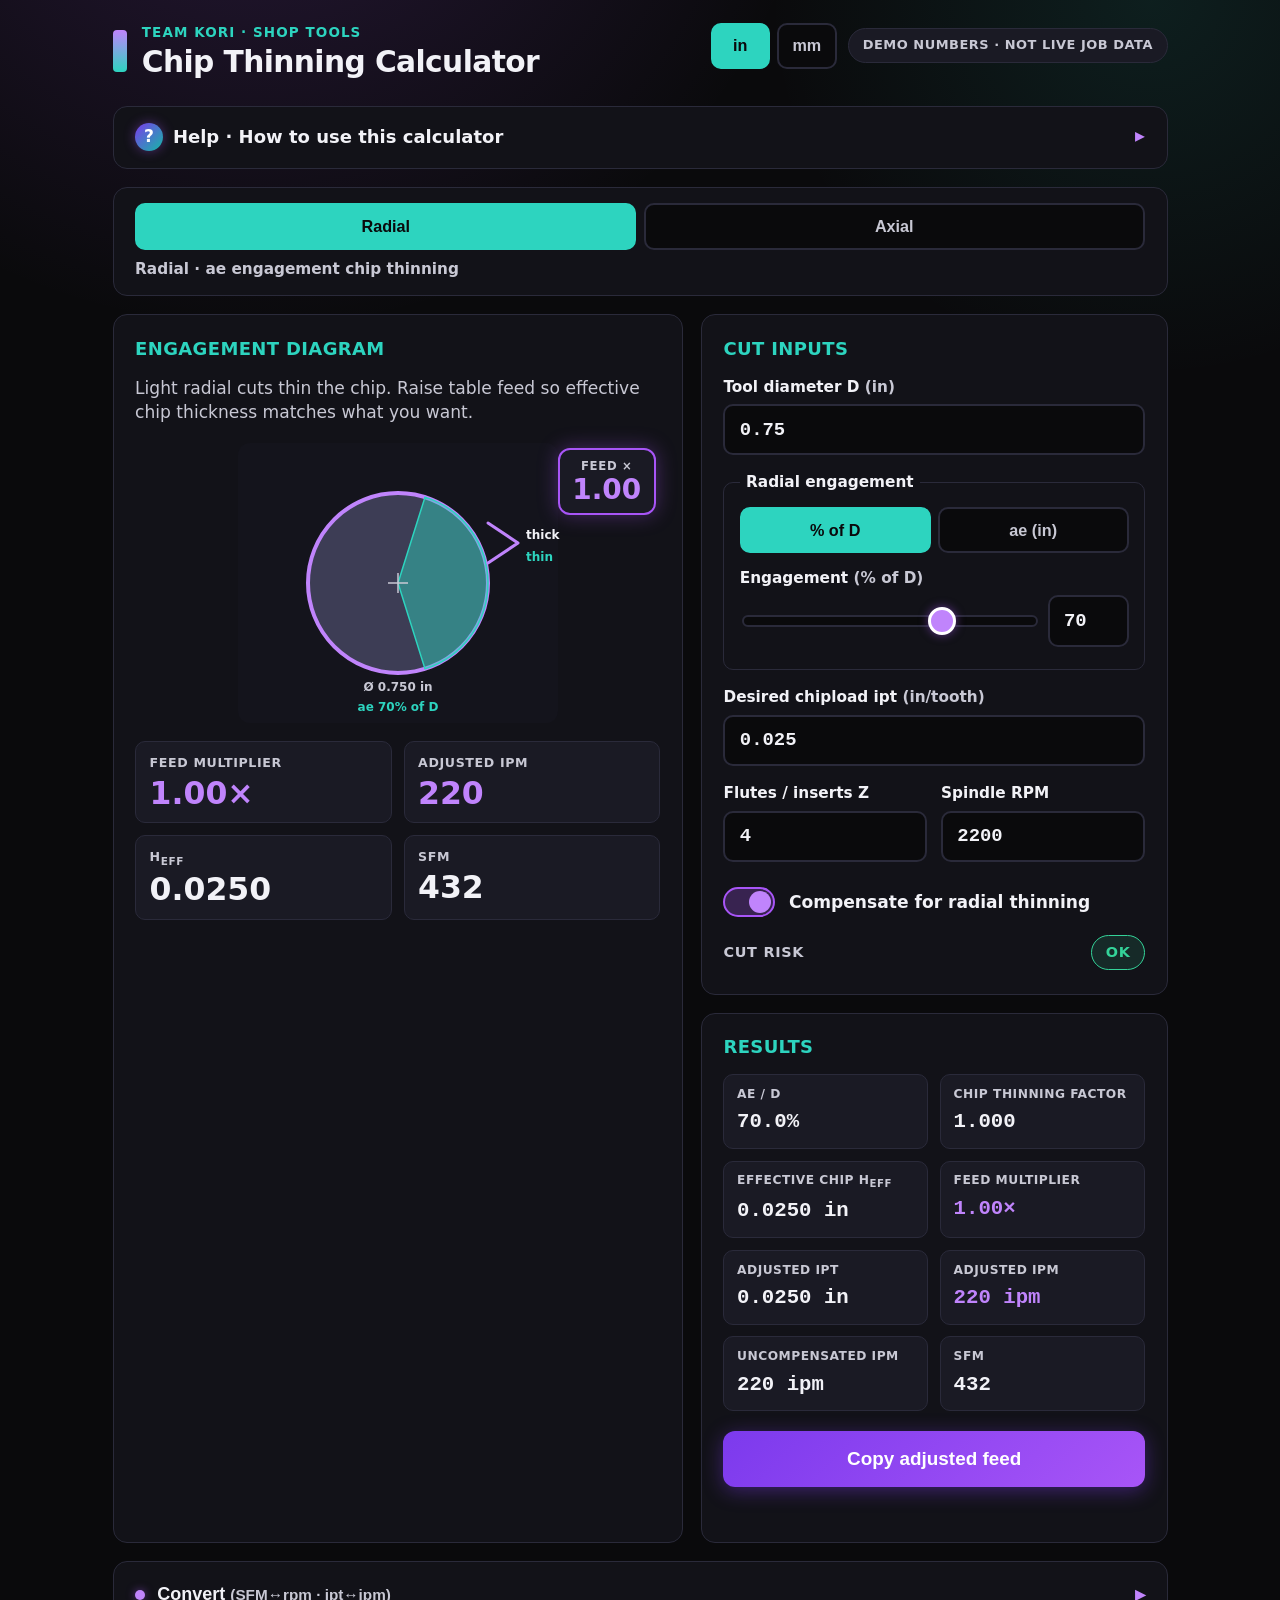
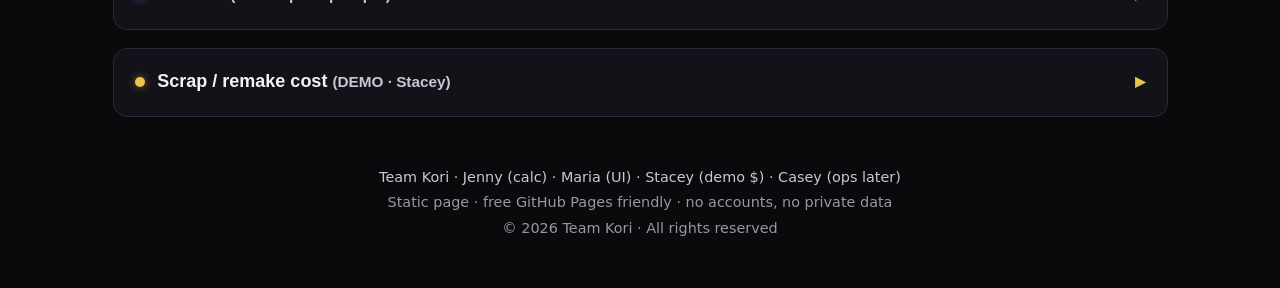
==== index.html @ 5f0a757d "Fix radial chip thinning: factor = 2·sqrt(r(1-r)) for ae/D < 0.5, else 1 (was sqrt(r(2-r)), radius/d" ====
<!DOCTYPE html>
<html lang="en">
<head>
  <meta charset="UTF-8" />
  <meta name="viewport" content="width=device-width, initial-scale=1, viewport-fit=cover" />
  <meta name="description" content="Team Kori shop tool — Chip Thinning Calculator (Radial / Axial) for CNC machinists. Demo data only." />
  <meta property="og:type" content="website" />
  <meta property="og:site_name" content="Team Kori" />
  <meta property="og:title" content="Chip Thinning Calculator" />
  <meta property="og:description" content="Free radial / axial chip thinning calc for CNC. in|mm, Convert strip, phone-friendly. Demo numbers only." />
  <meta property="og:url" content="https://korianna71.github.io/team-kori-shop-calc/" />
  <meta property="og:image" content="https://korianna71.github.io/team-kori-shop-calc/og-image.png" />
  <meta property="og:image:width" content="1200" />
  <meta property="og:image:height" content="630" />
  <meta name="twitter:card" content="summary_large_image" />
  <meta name="twitter:title" content="Chip Thinning Calculator" />
  <meta name="twitter:description" content="Free radial / axial chip thinning calc for CNC. in|mm, Convert strip, phone-friendly. Demo numbers only." />
  <meta name="twitter:image" content="https://korianna71.github.io/team-kori-shop-calc/og-image.png" />
  <meta name="theme-color" content="#0a0a0c" />
  <meta name="apple-mobile-web-app-capable" content="yes" />
  <meta name="apple-mobile-web-app-status-bar-style" content="black-translucent" />
  <meta name="apple-mobile-web-app-title" content="Chip Thinning" />
  <title>Chip Thinning Calculator · Team Kori</title>
  <link rel="manifest" href="manifest.webmanifest" />
  <link rel="icon" type="image/png" sizes="192x192" href="icon-192.png" />
  <link rel="icon" type="image/png" sizes="512x512" href="icon-512.png" />
  <link rel="apple-touch-icon" href="apple-touch-icon.png" />
  <link rel="stylesheet" href="styles.css?v=sa1" />
</head>
<body>
  <a class="skip-link" href="#main">Skip to calculator</a>

  <header class="site-header">
    <div class="brand">
      <span class="brand-mark" aria-hidden="true"></span>
      <div>
        <p class="brand-kicker">Team Kori · Shop Tools</p>
        <h1>Chip Thinning Calculator</h1>
      </div>
    </div>
    <div class="header-controls">
      <div class="seg units-seg" role="group" aria-label="Length units">
        <button type="button" id="units-in" class="seg-btn active" aria-pressed="true">in</button>
        <button type="button" id="units-mm" class="seg-btn" aria-pressed="false">mm</button>
      </div>
      <p class="demo-badge" role="status">DEMO NUMBERS · Not live job data</p>
    </div>
  </header>

  <main id="main" class="layout">
    <!-- Help (collapsible) -->
    <section class="panel help" aria-labelledby="help-heading">
      <details class="help-details">
        <summary id="help-heading">
          <span class="help-summary-inner">
            <span class="help-mark" aria-hidden="true">?</span>
            Help · How to use this calculator
          </span>
          <span class="help-chevron" aria-hidden="true">▸</span>
        </summary>
        <div class="help-body">
          <h3>Quick start</h3>
          <ol class="help-steps">
            <li>Pick <strong>Radial</strong> or <strong>Axial</strong> mode with the top toggle.</li>
            <li>Set tool Ø, engagement (ae/% or ap + κ), desired chipload, flutes, and RPM.</li>
            <li>Read <strong>h<sub>eff</sub></strong>, the feed <strong>multiplier</strong>, and <strong>adjusted feed</strong> in the big numbers.</li>
            <li>Flip <strong>in | mm</strong> in the header anytime — it rewrites the whole board (angles, Z, RPM stay put).</li>
            <li>Open <strong>Convert</strong> under Results for SFM↔rpm / ipt↔ipm, then tap <strong>Use this…</strong> to push into the calc.</li>
          </ol>

          <h3>Radial mode</h3>
          <p>Side-milling / circular engagement. Factor = 2·√((ae/D)·(1−ae/D)) when ae/D &lt; 50%, else 1 (the chip reaches full ipt once the tool engages half its diameter). Example: 12.7% stepover gives a factor of 0.666, so feed × 1.50. Source: <a href="https://www.harveyperformance.com/in-the-loupe/combat-chip-thinning/" target="_blank" rel="noopener" style="color:inherit">Harvey Performance, Combat Chip Thinning</a> and HEM Guidebook p.20. Light ae thins the chip. Diagram: tool circle with shaded ae wedge.</p>

          <h3>Axial mode</h3>
          <p>Lead / entering angle thinning. Factor = sin(κ). Inputs: Ø (for surface speed), ap (axial DOC), κ (presets or free), ipt, Z, RPM. Diagram: side-view depth + lead-angle geometry.</p>

          <h3>Compensate</h3>
          <p><strong>Radial only.</strong> When ON, the calc multiplies table feed so programmed IPM puts <em>effective</em> chip thickness back to the ipt you typed — light side cuts thin the chip, so you feed faster to keep load. When OFF, you still see the thinning math, but programmed feed stays ipt × RPM × Z.</p>
          <p><strong>Axial has no Compensate button on purpose.</strong> At small lead angles (like 12°) that jump can be 4–5× and unsafe for tools, spindle, and people. You still see h<sub>eff</sub> and a <strong>theoretical × (info only)</strong> — raise feed yourself after checking machine load and the insert card. Never treat the Axial × as a one-tap program value.</p>

          <h3>Lead / entering angle κ</h3>
          <p class="help-demo"><strong>What to type into κ.</strong> Open the insert or cutter catalog (or the box). Find one number labeled <strong>lead angle</strong>, <strong>entering angle</strong>, <strong>approach angle</strong>, or <strong>κ / κr</strong> — how many degrees the cutting edge leans off the machined face. Type that number into κ. Example: FFQ4 high-feed ≈ <strong>12°</strong>.</p>
          <p><strong>What it is (picture it).</strong> Look at the tool from the side, like the diagram. The work is flat. The insert’s cutting edge either stands tall or lays flatter on that face. κ is that lean, in degrees — not how deep you cut, not how wide sideways.</p>
          <ul class="help-steps">
            <li><strong>90°</strong> — edge stands square to the face (shoulder mill). Almost no axial thinning.</li>
            <li><strong>45°</strong> — common mid lean. Factor ≈ 0.707.</li>
            <li><strong>15° or 12°</strong> — high-feed: edge lays nearly flat on the face. Chip gets much thinner (sin 12° ≈ 0.208). Catalogs list high table feeds — you raise feed yourself against spindle load; Axial will not auto-jump feed.</li>
          </ul>
          <p><strong>Do not type these into κ:</strong> ap (depth of cut), ae (side engagement), rake, clearance, or a “chip thinning factor” from CAM. Those are different fields. κ is only the lean angle from the insert card.</p>
          <p>Math: Axial factor = sin(κ). Smaller κ → thinner chip → bigger theoretical × (shown as info only). Match the preset to your real card — don’t leave 15° on if your tool is 12°.</p>

          <h3>Convert + units</h3>
          <p><strong>in | mm</strong> lives in the header and flips every length field and label on the board (×25.4). <strong>Convert</strong> is a violet accordion under Results: SFM↔RPM needs Ø; ipt↔IPM needs Z + RPM. In mm mode it shows <strong>m/min ↔ rpm</strong> and <strong>mm/tooth ↔ mm/min</strong>. Gold stays on DEMO $ only — never next to Convert.</p>
          <p>Convert math: RPM = 12 × SFM ÷ (π × Ø), which Harvey Tool prints as 3.82 × SFM ÷ D, and feed = chipload × flutes × RPM. Source: <a href="https://www.harveytool.com/resources/general-machining-guidelines" target="_blank" rel="noopener" style="color:inherit">Harvey Tool General Machining Guidelines</a>.</p>

          <h3>DEMO costs only</h3>
          <p class="help-demo"><strong>DEMO costs only.</strong> Blank $, burden rate, and scrap totals are sample numbers so you can see how scrap burns cash. They are not anyone’s real shop rates. Toggle the panel off if you only want the thinning math.</p>

          <h3>What’s not in this build</h3>
          <p class="help-later"><strong>What’s not here yet.</strong> Setup / PM due board and arrive-by timers stay parked for a later tab — not missing, just not shipped.</p>
        </div>
      </details>
    </section>

    <!-- Primary mode: Radial | Axial -->
    <section class="panel mode-bar" aria-label="Thinning mode">
      <div class="seg mode-seg" role="group" aria-label="Radial or Axial">
        <button type="button" id="primary-radial" class="seg-btn active" aria-pressed="true">Radial</button>
        <button type="button" id="primary-axial" class="seg-btn" aria-pressed="false">Axial</button>
      </div>
      <p id="mode-hint" class="mode-hint">Radial · ae engagement chip thinning</p>
    </section>

    <!-- Hero diagram + primary outputs -->
    <section class="panel hero" aria-labelledby="diagram-heading">
      <div class="hero-copy">
        <h2 id="diagram-heading">Engagement diagram</h2>
        <p id="hero-lede" class="lede">Light radial cuts thin the chip. Raise table feed so effective chip thickness matches what you want.</p>
      </div>

      <div class="diagram-wrap" aria-hidden="true">
        <!-- Radial SVG -->
        <svg id="svg-radial" width="320" height="280" viewBox="0 0 320 280" preserveAspectRatio="xMidYMid meet" role="img" aria-label="Tool circle with shaded radial engagement arc">
          <circle cx="160" cy="140" r="90" class="tool-body" />
          <circle cx="160" cy="140" r="90" class="tool-ring" fill="none" />
          <path id="ae-wedge" class="ae-wedge" d="" />
          <line x1="150" y1="140" x2="170" y2="140" class="center-cross" />
          <line x1="160" y1="130" x2="160" y2="150" class="center-cross" />
          <g id="chip-arrow" class="chip-arrow">
            <path d="M 250 80 L 280 100 L 250 120" fill="none" stroke-linecap="round" stroke-linejoin="round" />
            <text x="288" y="96" class="chip-label">thick</text>
            <text x="288" y="118" class="chip-label thin">thin</text>
          </g>
          <text id="label-d" x="160" y="248" text-anchor="middle" class="svg-label">Ø D</text>
          <text id="label-ae" x="160" y="268" text-anchor="middle" class="svg-label ae">ae engagement</text>
        </svg>

        <!-- Axial SVG (side view: endmill + live lead angle) -->
        <svg id="svg-axial" class="hidden" width="320" height="280" viewBox="0 0 320 280" preserveAspectRatio="xMidYMid meet" role="img" aria-label="Endmill side view — lead angle tracks κ input">
          <!-- Workpiece -->
          <rect x="40" y="160" width="240" height="70" class="axial-work" rx="4" />
          <!-- Endmill: shank + body + flutes (static silhouette) -->
          <g id="axial-endmill" class="axial-endmill">
            <rect id="axial-shank" x="148" y="28" width="24" height="36" class="tool-body" rx="3" />
            <rect id="axial-cutter" x="130" y="60" width="60" height="100" class="tool-body" rx="6" />
            <rect x="130" y="60" width="60" height="100" class="tool-ring-rect" fill="none" rx="6" />
            <!-- Flute suggestion lines -->
            <line x1="142" y1="70" x2="142" y2="150" class="flute-line" />
            <line x1="160" y1="70" x2="160" y2="150" class="flute-line" />
            <line x1="178" y1="70" x2="178" y2="150" class="flute-line" />
          </g>
          <!-- Lead-angle insert wedge (updates with κ) -->
          <path id="axial-face" class="ae-wedge" d="" />
          <!-- Cutting edge line (updates with κ) -->
          <line id="axial-edge" class="lead-edge" x1="190" y1="160" x2="140" y2="120" />
          <!-- κ arc between work face and cutting edge -->
          <path id="kappa-arc" class="kappa-arc" d="" fill="none" />
          <!-- ap depth bracket -->
          <line id="ap-line" x1="210" y1="160" x2="210" y2="160" class="ap-bracket" />
          <text id="label-ap" x="222" y="150" class="svg-label ae">ap</text>
          <text id="label-kappa" x="100" y="150" text-anchor="middle" class="svg-label">κ</text>
          <text id="label-d-ax" x="160" y="258" text-anchor="middle" class="svg-label">Ø D · lead κ</text>
          <text id="label-ax-sub" x="160" y="272" text-anchor="middle" class="svg-label ae">axial thinning</text>
        </svg>

        <div id="mult-badge" class="mult-badge" aria-live="polite">
          <span class="mult-label">Feed ×</span>
          <span id="badge-mult" class="mult-value">1.00</span>
        </div>
      </div>

      <div class="hero-stats" aria-live="polite">
        <div class="stat">
          <span class="stat-label">Feed multiplier</span>
          <span id="out-mult" class="stat-value accent">—</span>
        </div>
        <div class="stat">
          <span class="stat-label" id="lbl-adj-feed">Adjusted IPM</span>
          <span id="out-adj-ipm" class="stat-value accent">—</span>
        </div>
        <div class="stat">
          <span class="stat-label">h<sub>eff</sub></span>
          <span id="out-heff" class="stat-value">—</span>
        </div>
        <div class="stat">
          <span class="stat-label" id="lbl-sfm">SFM</span>
          <span id="out-sfm" class="stat-value">—</span>
        </div>
      </div>
    </section>

    <!-- Inputs -->
    <section class="panel inputs" aria-labelledby="inputs-heading">
      <h2 id="inputs-heading">Cut inputs</h2>

      <div class="field">
        <label for="inp-d">Tool diameter D <span class="unit" id="unit-d">(in)</span></label>
        <input id="inp-d" type="number" inputmode="decimal" min="0.001" step="0.001" value="0.75" required />
      </div>

      <!-- Radial engagement -->
      <fieldset class="fieldset" id="block-radial">
        <legend>Radial engagement</legend>
        <div class="seg" role="group" aria-label="Engagement mode">
          <button type="button" id="mode-pct" class="seg-btn active" aria-pressed="true">% of D</button>
          <button type="button" id="mode-ae" class="seg-btn" aria-pressed="false">ae <span id="ae-unit-btn">(in)</span></button>
        </div>
        <div class="field" id="field-pct">
          <label for="inp-pct">Engagement <span class="unit">(% of D)</span></label>
          <div class="slider-row">
            <input id="inp-pct" type="range" min="1" max="100" step="1" value="70" />
            <input id="inp-pct-num" type="number" inputmode="decimal" min="1" max="100" step="1" value="70" aria-label="Engagement percent number" />
          </div>
        </div>
        <div class="field hidden" id="field-ae">
          <label for="inp-ae">Radial width ae <span class="unit" id="unit-ae">(in)</span></label>
          <input id="inp-ae" type="number" inputmode="decimal" min="0.001" step="0.001" value="0.525" />
        </div>
      </fieldset>

      <!-- Axial engagement -->
      <fieldset class="fieldset hidden" id="block-axial">
        <legend>Axial engagement</legend>
        <div class="field">
          <label for="inp-ap">Axial DOC ap <span class="unit" id="unit-ap">(in)</span></label>
          <input id="inp-ap" type="number" inputmode="decimal" min="0.001" step="0.001" value="0.100" />
        </div>
        <div class="field">
          <label for="inp-kappa">Lead / entering angle κ <span class="unit">(°)</span></label>
          <div class="kappa-row">
            <input id="inp-kappa" type="number" inputmode="decimal" min="1" max="90" step="0.1" value="45" />
            <div class="kappa-presets" role="group" aria-label="κ presets">
              <button type="button" class="preset-btn" data-kappa="90">90°</button>
              <button type="button" class="preset-btn active" data-kappa="45">45°</button>
              <button type="button" class="preset-btn" data-kappa="15">15°</button>
            </div>
          </div>
          <p class="convert-hint">90° ≈ square · 45° · 15° high-feed</p>
        </div>
      </fieldset>

      <div class="field">
        <label for="inp-ipt">Desired chipload <span id="lbl-ipt-name">ipt</span> <span class="unit" id="unit-ipt">(in/tooth)</span></label>
        <input id="inp-ipt" type="number" inputmode="decimal" min="0.0001" step="0.0001" value="0.025" required />
      </div>

      <div class="field-row">
        <div class="field">
          <label for="inp-z">Flutes / inserts Z</label>
          <input id="inp-z" type="number" inputmode="numeric" min="1" step="1" value="4" required />
        </div>
        <div class="field">
          <label for="inp-rpm">Spindle RPM</label>
          <input id="inp-rpm" type="number" inputmode="numeric" min="1" step="1" value="2200" required />
        </div>
      </div>

      <div class="toggle-row" id="row-compensate">
        <label class="toggle" for="inp-compensate">
          <input id="inp-compensate" type="checkbox" checked />
          <span class="toggle-ui" aria-hidden="true"></span>
          <span class="toggle-text" id="lbl-compensate">Compensate for radial thinning</span>
        </label>
      </div>
      <p id="axial-safe-note" class="mode-hint hidden" role="note">Axial never auto-bumps feed — theoretical × is info only. Cap IPM yourself.</p>

      <p id="warn-box" class="warn-box hidden" role="alert"></p>

      <div class="risk-row">
        <span class="risk-label">Cut risk</span>
        <span id="risk-chip" class="risk-chip green">OK</span>
      </div>
    </section>

    <!-- Detailed outputs -->
    <section class="panel outputs" aria-labelledby="outputs-heading">
      <h2 id="outputs-heading">Results</h2>
      <dl class="result-grid">
        <div>
          <dt id="dt-ratio">ae / D</dt>
          <dd id="out-ratio">—</dd>
        </div>
        <div>
          <dt>Chip thinning factor</dt>
          <dd id="out-factor">—</dd>
        </div>
        <div>
          <dt>Effective chip h<sub>eff</sub></dt>
          <dd id="out-heff2">—</dd>
        </div>
        <div>
          <dt id="dt-mult">Feed multiplier</dt>
          <dd id="out-mult2" class="accent-text">—</dd>
        </div>
        <div>
          <dt id="dt-adj-ipt">Adjusted ipt</dt>
          <dd id="out-adj-ipt">—</dd>
        </div>
        <div>
          <dt id="dt-adj-ipm">Adjusted IPM</dt>
          <dd id="out-adj-ipm2" class="accent-text">—</dd>
        </div>
        <div>
          <dt id="dt-raw-ipm">Uncompensated IPM</dt>
          <dd id="out-raw-ipm">—</dd>
        </div>
        <div>
          <dt id="dt-sfm">SFM</dt>
          <dd id="out-sfm2">—</dd>
        </div>
      </dl>

      <button type="button" id="btn-copy" class="btn-primary">
        Copy adjusted feed
      </button>
      <p id="copy-status" class="copy-status" aria-live="polite"></p>
    </section>

    <!-- Convert (collapsible, under Results — violet; never next to gold DEMO $) -->
    <section class="panel convert" aria-labelledby="convert-heading">
      <button type="button" id="convert-toggle" class="convert-toggle" aria-expanded="false" aria-controls="convert-body">
        <span>
          <span class="violet-dot" aria-hidden="true"></span>
          Convert <span class="soft">(SFM↔rpm · ipt↔ipm)</span>
        </span>
        <span id="convert-chevron" class="chevron convert-chevron" aria-hidden="true">▸</span>
      </button>
      <h2 id="convert-heading" class="sr-only">Convert</h2>

      <div id="convert-body" class="convert-body hidden">
        <p class="convert-lede">Push results into the calc mid-job. <strong>in | mm</strong> stays in the header. Violet = convert · gold stays on DEMO $.</p>

        <div class="convert-grid">
          <div class="convert-card">
            <h3 id="conv-speed-title">SFM ↔ RPM</h3>
            <div class="field-row">
              <div class="field">
                <label for="conv-sfm" id="lbl-conv-sfm">SFM</label>
                <input id="conv-sfm" type="number" inputmode="decimal" min="0" step="1" value="" placeholder="—" />
              </div>
              <div class="field">
                <label for="conv-rpm">RPM</label>
                <input id="conv-rpm" type="number" inputmode="numeric" min="0" step="1" value="" placeholder="—" />
              </div>
            </div>
            <p class="convert-hint" id="conv-speed-hint">Uses tool Ø above</p>
            <div class="convert-actions">
              <button type="button" id="btn-use-rpm" class="btn-convert">Use this RPM</button>
              <button type="button" id="btn-use-sfm" class="btn-convert ghost">Fill from calc</button>
            </div>
          </div>

          <div class="convert-card">
            <h3 id="conv-feed-title">ipt ↔ IPM</h3>
            <div class="field-row">
              <div class="field">
                <label for="conv-ipt" id="lbl-conv-ipt">ipt</label>
                <input id="conv-ipt" type="number" inputmode="decimal" min="0" step="0.0001" value="" placeholder="—" />
              </div>
              <div class="field">
                <label for="conv-ipm" id="lbl-conv-ipm">IPM</label>
                <input id="conv-ipm" type="number" inputmode="decimal" min="0" step="0.1" value="" placeholder="—" />
              </div>
            </div>
            <p class="convert-hint">Uses Z + RPM above</p>
            <div class="convert-actions">
              <button type="button" id="btn-use-ipm" class="btn-convert">Use this IPM→ipt</button>
              <button type="button" id="btn-use-ipt" class="btn-convert ghost">Use this ipt</button>
            </div>
          </div>
        </div>
      </div>
    </section>

    <!-- Cost panel (Stacey) -->
    <section class="panel cost" aria-labelledby="cost-heading">
      <button type="button" id="cost-toggle" class="cost-toggle" aria-expanded="false" aria-controls="cost-body">
        <span>
          <span class="gold-dot" aria-hidden="true"></span>
          Scrap / remake cost <span class="soft">(DEMO · Stacey)</span>
        </span>
        <span id="cost-chevron" class="chevron" aria-hidden="true">▸</span>
      </button>

      <div id="cost-body" class="cost-body hidden">
        <p class="demo-note">Demo defaults only — not Kori’s real job costs. Toggle this panel off for pure thinning math.</p>

        <div class="field-row">
          <div class="field">
            <label for="cost-blank">Blank $</label>
            <input id="cost-blank" type="number" inputmode="decimal" min="0" step="0.01" value="25" />
          </div>
          <div class="field">
            <label for="cost-cycle">Cycle <span class="unit">(min)</span></label>
            <input id="cost-cycle" type="number" inputmode="decimal" min="0" step="0.1" value="8" />
          </div>
        </div>
        <div class="field-row">
          <div class="field">
            <label for="cost-burden">Burden <span class="unit">($/hr)</span></label>
            <input id="cost-burden" type="number" inputmode="decimal" min="0" step="1" value="85" />
          </div>
          <div class="field">
            <label for="cost-scrap">Scrap count</label>
            <input id="cost-scrap" type="number" inputmode="numeric" min="0" step="1" value="1" />
          </div>
        </div>
        <div class="field-row">
          <div class="field">
            <label for="cost-tool">Tool / insert $</label>
            <input id="cost-tool" type="number" inputmode="decimal" min="0" step="0.01" value="40" />
          </div>
          <div class="field">
            <label for="cost-edges">Est. edges left</label>
            <input id="cost-edges" type="number" inputmode="numeric" min="0" step="1" value="4" />
          </div>
        </div>

        <dl class="cost-results">
          <div>
            <dt>Scrap $ (per part)</dt>
            <dd id="out-scrap-cost" class="gold-text">—</dd>
          </div>
          <div>
            <dt>Remake $ (× scrap count)</dt>
            <dd id="out-remake-cost" class="gold-text">—</dd>
          </div>
          <div>
            <dt>Tool-life risk</dt>
            <dd><span id="tool-risk-chip" class="risk-chip green">OK</span></dd>
          </div>
        </dl>
      </div>
    </section>
  </main>

  <footer class="site-footer">
    <p>Team Kori · Jenny (calc) · Maria (UI) · Stacey (demo $) · Casey (ops later)</p>
    <p class="fine">Static page · free GitHub Pages friendly · no accounts, no private data</p>
    <p class="fine">© 2026 Team Kori · All rights reserved</p>
  </footer>

  <script src="app.js?v=ct1"></script>
</body>
</html>
---- styles.css ----
/* Team Kori — Radial Chip Thinning Calculator
   Dark shop night mode: near-black, electric violet + teal, soft gold for $ only */

:root {
  --bg: #0a0a0c;
  --bg-panel: #121218;
  --bg-elevated: #1a1a24;
  --border: #2a2a3a;
  --text: #f2f2f7;
  --text-dim: #c8c8d4;
  --violet: #a855f7;
  --violet-hot: #c084fc;
  --violet-deep: #7c3aed;
  --teal: #2dd4bf;
  --teal-dim: #14b8a6;
  --gold: #e8c547;
  --gold-soft: #f0d97a;
  --green: #34d399;
  --yellow: #fbbf24;
  --red: #f87171;
  --danger-bg: rgba(248, 113, 113, 0.12);
  --warn-bg: rgba(251, 191, 36, 0.12);
  --ok-bg: rgba(52, 211, 153, 0.12);
  --radius: 14px;
  --font: system-ui, -apple-system, "Segoe UI", Roboto, "Helvetica Neue", sans-serif;
  --mono: ui-monospace, "SF Mono", Menlo, Consolas, monospace;
}

*,
*::before,
*::after {
  box-sizing: border-box;
}

html {
  font-size: 18px;
  -webkit-text-size-adjust: 100%;
}

body {
  margin: 0;
  min-height: 100dvh;
  font-family: var(--font);
  background: var(--bg);
  color: var(--text);
  line-height: 1.45;
  background-image:
    radial-gradient(ellipse 80% 50% at 20% -10%, rgba(168, 85, 247, 0.18), transparent 55%),
    radial-gradient(ellipse 60% 40% at 90% 0%, rgba(45, 212, 191, 0.1), transparent 50%);
}

.skip-link {
  position: absolute;
  left: -9999px;
  top: 0;
  background: var(--violet);
  color: #fff;
  padding: 0.5rem 1rem;
  z-index: 100;
}
.skip-link:focus {
  left: 0.5rem;
  top: 0.5rem;
}

/* Header */
.site-header {
  display: flex;
  flex-wrap: wrap;
  align-items: flex-start;
  justify-content: space-between;
  gap: 1rem;
  padding: 1.25rem 1.25rem 0.5rem;
  max-width: 1100px;
  margin: 0 auto;
}

.brand {
  display: flex;
  gap: 0.85rem;
  align-items: center;
}

.brand-mark {
  width: 14px;
  height: 42px;
  border-radius: 4px;
  background: linear-gradient(180deg, var(--violet-hot), var(--teal));
  flex-shrink: 0;
}

.brand-kicker {
  margin: 0;
  font-size: 0.75rem;
  font-weight: 700;
  letter-spacing: 0.08em;
  text-transform: uppercase;
  color: var(--teal);
}

.site-header h1 {
  margin: 0.15rem 0 0;
  font-size: clamp(1.25rem, 4vw, 1.65rem);
  font-weight: 800;
  letter-spacing: -0.02em;
  line-height: 1.15;
}

.demo-badge {
  margin: 0;
  padding: 0.4rem 0.75rem;
  border-radius: 999px;
  border: 1px solid var(--border);
  background: var(--bg-elevated);
  font-size: 0.72rem;
  font-weight: 700;
  letter-spacing: 0.04em;
  text-transform: uppercase;
  color: var(--text-dim);
}

/* Layout */
.layout {
  display: grid;
  gap: 1rem;
  padding: 1rem 1.25rem 2.5rem;
  max-width: 1100px;
  margin: 0 auto;
}

@media (min-width: 900px) {
  .layout {
    grid-template-columns: 1.1fr 0.9fr;
    grid-template-areas:
      "help help"
      "mode mode"
      "hero inputs"
      "hero outputs"
      "convert convert"
      "cost cost";
  }
  .help { grid-area: help; }
  .mode-bar { grid-area: mode; }
  .hero { grid-area: hero; }
  .inputs { grid-area: inputs; }
  .outputs { grid-area: outputs; }
  .convert { grid-area: convert; }
  .cost { grid-area: cost; }
}

.panel {
  background: var(--bg-panel);
  border: 1px solid var(--border);
  border-radius: var(--radius);
  padding: 1.15rem 1.2rem 1.3rem;
}

.panel h2 {
  margin: 0 0 0.75rem;
  font-size: 1rem;
  font-weight: 800;
  letter-spacing: 0.02em;
  text-transform: uppercase;
  color: var(--teal);
}

.lede {
  margin: 0 0 1rem;
  color: var(--text-dim);
  font-size: 0.95rem;
}

/* Diagram */
.diagram-wrap {
  position: relative;
  display: flex;
  justify-content: center;
  align-items: center;
  margin: 0.5rem 0 1rem;
  min-height: 220px;
  width: 100%;
}

#engagement-svg,
#svg-radial,
#svg-axial {
  /* iOS Safari: force a real box — unsized SVGs can paint as blank */
  width: 100%;
  max-width: 320px;
  height: 280px;
  min-height: 280px;
  flex: 0 0 auto;
  display: block;
  margin-inline: auto;
  overflow: visible;
  background: #14141c;
  border-radius: 12px;
}

/* Keep fixed min-height on iOS Safari — do not zero it under @supports(aspect-ratio) */

.tool-body {
  fill: #3d3d55;
}

.tool-ring {
  stroke: var(--violet-hot);
  stroke-width: 4;
}

.ae-wedge {
  fill: rgba(45, 212, 191, 0.45);
  stroke: var(--teal);
  stroke-width: 1.5;
}

.center-cross {
  stroke: var(--text-dim);
  stroke-width: 1.5;
}

.chip-arrow path {
  stroke: var(--violet-hot);
  stroke-width: 3;
}

.chip-label {
  fill: var(--text);
  font-size: 12px;
  font-weight: 700;
  font-family: var(--font);
}
.chip-label.thin {
  fill: var(--teal);
}

.svg-label {
  fill: var(--text-dim);
  font-size: 12px;
  font-weight: 600;
  font-family: var(--font);
}
.svg-label.ae {
  fill: var(--teal);
}

.mult-badge {
  position: absolute;
  top: 0.25rem;
  right: 0.25rem;
  display: flex;
  flex-direction: column;
  align-items: center;
  padding: 0.45rem 0.7rem;
  border-radius: 12px;
  background: var(--bg-elevated);
  border: 2px solid var(--violet);
  box-shadow: 0 0 20px rgba(168, 85, 247, 0.35);
  transition: transform 0.2s ease, box-shadow 0.2s ease;
}

.mult-badge.pulse {
  transform: scale(1.06);
  box-shadow: 0 0 28px rgba(168, 85, 247, 0.55);
}

.mult-label {
  font-size: 0.65rem;
  font-weight: 700;
  text-transform: uppercase;
  letter-spacing: 0.06em;
  color: var(--text-dim);
}

.mult-value {
  font-size: 1.55rem;
  font-weight: 800;
  font-variant-numeric: tabular-nums;
  color: var(--violet-hot);
  line-height: 1.1;
}

.hero-stats {
  display: grid;
  grid-template-columns: 1fr 1fr;
  gap: 0.65rem;
}

.stat {
  background: var(--bg-elevated);
  border: 1px solid var(--border);
  border-radius: 10px;
  padding: 0.65rem 0.75rem;
}

.stat-label {
  display: block;
  font-size: 0.7rem;
  font-weight: 700;
  text-transform: uppercase;
  letter-spacing: 0.05em;
  color: var(--text-dim);
  margin-bottom: 0.2rem;
}

.stat-value {
  font-size: clamp(1.35rem, 4vw, 1.75rem);
  font-weight: 800;
  font-variant-numeric: tabular-nums;
  line-height: 1.1;
}

.stat-value.accent {
  color: var(--violet-hot);
}

/* Forms */
.field {
  margin-bottom: 0.9rem;
}

.field label,
.fieldset legend {
  display: block;
  font-size: 0.85rem;
  font-weight: 700;
  margin-bottom: 0.35rem;
  color: var(--text);
}

.unit {
  font-weight: 600;
  color: var(--text-dim);
}

.fieldset {
  border: 1px solid var(--border);
  border-radius: 10px;
  padding: 0.75rem 0.85rem 0.35rem;
  margin: 0 0 0.9rem;
}

.fieldset legend {
  padding: 0 0.35rem;
  margin-bottom: 0;
}

.field-row {
  display: grid;
  grid-template-columns: 1fr 1fr;
  gap: 0.75rem;
}

input[type="number"],
input[type="text"] {
  width: 100%;
  padding: 0.7rem 0.8rem;
  font-size: 1.05rem;
  font-weight: 700;
  font-variant-numeric: tabular-nums;
  font-family: var(--mono);
  color: var(--text);
  background: var(--bg);
  border: 2px solid var(--border);
  border-radius: 10px;
  outline: none;
  transition: border-color 0.15s ease;
}

input[type="number"]:focus,
input[type="text"]:focus {
  border-color: var(--violet);
}

input[type="number"].invalid {
  border-color: var(--red);
}

.slider-row {
  display: grid;
  grid-template-columns: 1fr 4.5rem;
  gap: 0.65rem;
  align-items: center;
}

input[type="range"] {
  -webkit-appearance: none;
  appearance: none;
  width: 100%;
  height: 12px;
  border-radius: 999px;
  background: var(--bg);
  border: 2px solid var(--border);
  outline: none;
}

input[type="range"]::-webkit-slider-thumb {
  -webkit-appearance: none;
  appearance: none;
  width: 28px;
  height: 28px;
  border-radius: 50%;
  background: var(--violet-hot);
  border: 3px solid #fff;
  cursor: pointer;
  box-shadow: 0 0 10px rgba(168, 85, 247, 0.5);
}

input[type="range"]::-moz-range-thumb {
  width: 28px;
  height: 28px;
  border-radius: 50%;
  background: var(--violet-hot);
  border: 3px solid #fff;
  cursor: pointer;
}

.seg {
  display: grid;
  grid-template-columns: 1fr 1fr;
  gap: 0.4rem;
  margin-bottom: 0.75rem;
}

.seg-btn {
  padding: 0.65rem 0.5rem;
  font-size: 0.9rem;
  font-weight: 800;
  color: var(--text-dim);
  background: var(--bg);
  border: 2px solid var(--border);
  border-radius: 10px;
  cursor: pointer;
}

.seg-btn.active {
  color: #0a0a0c;
  background: var(--teal);
  border-color: var(--teal);
}

.hidden {
  display: none !important;
}

/* Toggle */
.toggle-row {
  margin: 0.5rem 0 1rem;
}

.toggle {
  display: flex;
  align-items: center;
  gap: 0.75rem;
  cursor: pointer;
  font-weight: 700;
  font-size: 0.95rem;
}

.toggle input {
  position: absolute;
  opacity: 0;
  width: 0;
  height: 0;
}

.toggle-ui {
  width: 52px;
  height: 30px;
  border-radius: 999px;
  background: var(--bg);
  border: 2px solid var(--border);
  position: relative;
  flex-shrink: 0;
  transition: background 0.15s ease, border-color 0.15s ease;
}

.toggle-ui::after {
  content: "";
  position: absolute;
  top: 2px;
  left: 2px;
  width: 22px;
  height: 22px;
  border-radius: 50%;
  background: var(--text-dim);
  transition: transform 0.15s ease, background 0.15s ease;
}

.toggle input:checked + .toggle-ui {
  background: rgba(168, 85, 247, 0.25);
  border-color: var(--violet);
}

.toggle input:checked + .toggle-ui::after {
  transform: translateX(22px);
  background: var(--violet-hot);
}

.toggle input:focus-visible + .toggle-ui {
  outline: 2px solid var(--violet);
  outline-offset: 2px;
}

/* Warnings & risk */
.warn-box {
  margin: 0 0 0.85rem;
  padding: 0.7rem 0.85rem;
  border-radius: 10px;
  background: var(--warn-bg);
  border: 1px solid var(--yellow);
  color: var(--yellow);
  font-weight: 700;
  font-size: 0.9rem;
}

.risk-row {
  display: flex;
  align-items: center;
  justify-content: space-between;
  gap: 0.75rem;
}

.risk-label {
  font-size: 0.8rem;
  font-weight: 700;
  text-transform: uppercase;
  letter-spacing: 0.05em;
  color: var(--text-dim);
}

.risk-chip {
  display: inline-block;
  padding: 0.35rem 0.75rem;
  border-radius: 999px;
  font-size: 0.8rem;
  font-weight: 800;
  letter-spacing: 0.04em;
  text-transform: uppercase;
}

.risk-chip.green {
  background: var(--ok-bg);
  color: var(--green);
  border: 1px solid var(--green);
}
.risk-chip.yellow {
  background: var(--warn-bg);
  color: var(--yellow);
  border: 1px solid var(--yellow);
}
.risk-chip.red {
  background: var(--danger-bg);
  color: var(--red);
  border: 1px solid var(--red);
}

/* Results */
.result-grid {
  display: grid;
  grid-template-columns: 1fr 1fr;
  gap: 0.65rem;
  margin: 0 0 1.1rem;
}

.result-grid > div {
  background: var(--bg-elevated);
  border: 1px solid var(--border);
  border-radius: 10px;
  padding: 0.6rem 0.7rem;
}

.result-grid dt {
  margin: 0;
  font-size: 0.68rem;
  font-weight: 700;
  text-transform: uppercase;
  letter-spacing: 0.04em;
  color: var(--text-dim);
}

.result-grid dd {
  margin: 0.2rem 0 0;
  font-size: 1.15rem;
  font-weight: 800;
  font-variant-numeric: tabular-nums;
  font-family: var(--mono);
}

.accent-text {
  color: var(--violet-hot) !important;
}

.btn-primary {
  width: 100%;
  padding: 0.95rem 1rem;
  font-size: 1.05rem;
  font-weight: 800;
  color: #fff;
  background: linear-gradient(135deg, var(--violet-deep), var(--violet));
  border: none;
  border-radius: 12px;
  cursor: pointer;
  box-shadow: 0 4px 20px rgba(124, 58, 237, 0.4);
  transition: transform 0.1s ease, box-shadow 0.15s ease;
}

.btn-primary:hover {
  box-shadow: 0 6px 28px rgba(124, 58, 237, 0.55);
}

.btn-primary:active {
  transform: scale(0.98);
}

.btn-primary:focus-visible {
  outline: 3px solid var(--teal);
  outline-offset: 2px;
}

.copy-status {
  margin: 0.5rem 0 0;
  min-height: 1.25rem;
  font-size: 0.85rem;
  font-weight: 700;
  color: var(--teal);
  text-align: center;
}

/* Cost panel */
.cost-toggle {
  width: 100%;
  display: flex;
  align-items: center;
  justify-content: space-between;
  gap: 0.75rem;
  padding: 0;
  background: none;
  border: none;
  color: var(--text);
  font-size: 1rem;
  font-weight: 800;
  cursor: pointer;
  text-align: left;
}

.gold-dot {
  display: inline-block;
  width: 10px;
  height: 10px;
  border-radius: 50%;
  background: var(--gold);
  margin-right: 0.4rem;
  box-shadow: 0 0 8px rgba(232, 197, 71, 0.5);
}

.soft {
  font-weight: 600;
  color: var(--text-dim);
  font-size: 0.85rem;
}

.chevron {
  color: var(--gold);
  font-size: 1.1rem;
  transition: transform 0.15s ease;
}

.chevron.open {
  transform: rotate(90deg);
}

.cost-body {
  margin-top: 1rem;
  padding-top: 0.85rem;
  border-top: 1px solid var(--border);
}

.demo-note {
  margin: 0 0 1rem;
  padding: 0.6rem 0.75rem;
  border-radius: 8px;
  background: rgba(232, 197, 71, 0.08);
  border: 1px solid rgba(232, 197, 71, 0.35);
  color: var(--gold-soft);
  font-size: 0.85rem;
  font-weight: 600;
}

.cost-results {
  display: grid;
  grid-template-columns: 1fr 1fr 1fr;
  gap: 0.65rem;
  margin: 0.5rem 0 0;
}

@media (max-width: 600px) {
  .cost-results {
    grid-template-columns: 1fr;
  }
}

.cost-results > div {
  background: var(--bg-elevated);
  border: 1px solid rgba(232, 197, 71, 0.25);
  border-radius: 10px;
  padding: 0.6rem 0.7rem;
}

.cost-results dt {
  margin: 0;
  font-size: 0.68rem;
  font-weight: 700;
  text-transform: uppercase;
  letter-spacing: 0.04em;
  color: var(--text-dim);
}

.cost-results dd {
  margin: 0.25rem 0 0;
  font-size: 1.2rem;
  font-weight: 800;
  font-variant-numeric: tabular-nums;
}

.gold-text {
  color: var(--gold) !important;
}


/* Help panel */
.help {
  padding: 0.85rem 1.2rem 0.95rem;
}

.help-details {
  margin: 0;
}

.help-details > summary {
  list-style: none;
  display: flex;
  align-items: center;
  justify-content: space-between;
  gap: 0.75rem;
  cursor: pointer;
  font-size: 1rem;
  font-weight: 800;
  color: var(--text);
  user-select: none;
}

.help-details > summary::-webkit-details-marker {
  display: none;
}

.help-summary-inner {
  display: flex;
  align-items: center;
  gap: 0.55rem;
}

.help-mark {
  display: inline-flex;
  align-items: center;
  justify-content: center;
  width: 1.55rem;
  height: 1.55rem;
  border-radius: 50%;
  background: linear-gradient(135deg, var(--violet-deep), var(--teal-dim));
  color: #fff;
  font-size: 0.95rem;
  font-weight: 900;
  flex-shrink: 0;
  box-shadow: 0 0 12px rgba(168, 85, 247, 0.4);
}

.help-chevron {
  color: var(--violet-hot);
  font-size: 1.1rem;
  transition: transform 0.15s ease;
  flex-shrink: 0;
}

.help-details[open] > summary .help-chevron {
  transform: rotate(90deg);
}

.help-body {
  margin-top: 0.95rem;
  padding-top: 0.85rem;
  border-top: 1px solid var(--border);
}

.help-body h3 {
  margin: 1.1rem 0 0.45rem;
  font-size: 0.92rem;
  font-weight: 800;
  letter-spacing: 0.03em;
  text-transform: uppercase;
  color: var(--teal);
}

.help-body h3:first-child {
  margin-top: 0;
}

.help-body p {
  margin: 0;
  color: var(--text);
  font-size: 0.95rem;
  line-height: 1.5;
}

.help-steps {
  margin: 0;
  padding-left: 1.25rem;
  color: var(--text);
  font-size: 0.95rem;
  line-height: 1.55;
}

.help-steps li {
  margin-bottom: 0.35rem;
}

.help-steps li:last-child {
  margin-bottom: 0;
}

.help-demo {
  margin: 0 !important;
  padding: 0.65rem 0.8rem;
  border-radius: 8px;
  background: rgba(232, 197, 71, 0.08);
  border: 1px solid rgba(232, 197, 71, 0.35);
  color: var(--gold-soft) !important;
  font-size: 0.92rem !important;
  font-weight: 600;
}

.help-later {
  margin: 0 !important;
  padding: 0.65rem 0.8rem;
  border-radius: 8px;
  background: rgba(45, 212, 191, 0.08);
  border: 1px solid rgba(45, 212, 191, 0.3);
  color: var(--text) !important;
  font-size: 0.92rem !important;
  font-weight: 600;
}

/* Footer */
.site-footer {
  max-width: 1100px;
  margin: 0 auto;
  padding: 0 1.25rem 2.5rem;
  text-align: center;
  color: var(--text-dim);
  font-size: 0.8rem;
}

.site-footer p {
  margin: 0.25rem 0;
}

.fine {
  opacity: 0.75;
}

/* Mode bar + units in header */
.header-controls {
  display: flex;
  flex-wrap: wrap;
  align-items: center;
  gap: 0.65rem;
}

.units-seg {
  margin-bottom: 0;
  min-width: 7rem;
}

.mode-bar {
  padding: 0.85rem 1.2rem;
}

.mode-seg {
  margin-bottom: 0.45rem;
}

.mode-hint {
  margin: 0;
  font-size: 0.85rem;
  font-weight: 600;
  color: var(--text-dim);
}

/* desktop grid areas set above with mode + convert under Results */

/* Axial diagram bits */
.axial-work {
  fill: #1a1a22;
  stroke: var(--border);
  stroke-width: 1.5;
}

.tool-ring-rect {
  stroke: var(--violet-hot);
  stroke-width: 3;
}

.ap-bracket {
  stroke: var(--teal);
  stroke-width: 3;
  stroke-linecap: round;
}

/* Convert accordion (violet — under Results, never beside gold DEMO $) */
.convert-toggle {
  width: 100%;
  display: flex;
  align-items: center;
  justify-content: space-between;
  gap: 0.75rem;
  padding: 0;
  background: none;
  border: none;
  color: var(--text);
  font-size: 1rem;
  font-weight: 800;
  cursor: pointer;
  text-align: left;
}

.violet-dot {
  display: inline-block;
  width: 10px;
  height: 10px;
  border-radius: 50%;
  background: var(--violet-hot);
  margin-right: 0.4rem;
  box-shadow: 0 0 8px rgba(168, 85, 247, 0.55);
}

.convert-chevron {
  color: var(--violet-hot);
}

.convert-body {
  margin-top: 1rem;
  padding-top: 0.85rem;
  border-top: 1px solid rgba(168, 85, 247, 0.28);
}

.sr-only {
  position: absolute;
  width: 1px;
  height: 1px;
  padding: 0;
  margin: -1px;
  overflow: hidden;
  clip: rect(0, 0, 0, 0);
  white-space: nowrap;
  border: 0;
}

.convert-lede {
  margin: 0 0 0.85rem;
  color: var(--text-dim);
  font-size: 0.88rem;
}

.convert-grid {
  display: grid;
  grid-template-columns: 1fr 1fr;
  gap: 0.85rem;
}

@media (max-width: 700px) {
  .convert-grid {
    grid-template-columns: 1fr;
  }
}

.convert-card {
  background: var(--bg-elevated);
  border: 1px solid rgba(168, 85, 247, 0.35);
  border-radius: 12px;
  padding: 0.85rem 0.9rem 1rem;
}

.convert-card h3 {
  margin: 0 0 0.65rem;
  font-size: 0.85rem;
  font-weight: 800;
  letter-spacing: 0.03em;
  text-transform: uppercase;
  color: var(--violet-hot);
}

.convert-hint {
  margin: -0.25rem 0 0.65rem;
  font-size: 0.75rem;
  font-weight: 600;
  color: var(--text-dim);
}

.convert-actions {
  display: flex;
  flex-wrap: wrap;
  gap: 0.45rem;
}

.btn-convert {
  flex: 1;
  min-width: 6.5rem;
  padding: 0.55rem 0.65rem;
  font-size: 0.82rem;
  font-weight: 800;
  color: #fff;
  background: linear-gradient(135deg, var(--violet-deep), var(--violet));
  border: none;
  border-radius: 8px;
  cursor: pointer;
}

.btn-convert.ghost {
  color: var(--violet-hot);
  background: transparent;
  border: 2px solid rgba(168, 85, 247, 0.45);
}

.btn-convert:focus-visible {
  outline: 2px solid var(--teal);
  outline-offset: 2px;
}

/* κ presets */
.kappa-row {
  display: grid;
  grid-template-columns: 1fr auto;
  gap: 0.55rem;
  align-items: start;
}

.kappa-presets {
  display: flex;
  gap: 0.35rem;
}

.preset-btn {
  padding: 0.55rem 0.55rem;
  font-size: 0.8rem;
  font-weight: 800;
  color: var(--text-dim);
  background: var(--bg);
  border: 2px solid var(--border);
  border-radius: 8px;
  cursor: pointer;
}

.preset-btn.active {
  color: #0a0a0c;
  background: var(--violet-hot);
  border-color: var(--violet-hot);
}

/* Axial endmill diagram */
.flute-line {
  stroke: rgba(180, 160, 220, 0.45);
  stroke-width: 1.5;
  stroke-linecap: round;
}
.lead-edge {
  stroke: #f0c14a;
  stroke-width: 3;
  stroke-linecap: round;
}
.kappa-arc {
  stroke: #7ee0c8;
  stroke-width: 2;
  stroke-dasharray: 4 3;
}

/* Home Screen (standalone, black-translucent status bar): keep content clear of the clock/notch and home bar */
.site-header {
  padding-top: calc(1.25rem + env(safe-area-inset-top));
  padding-left: calc(1.25rem + env(safe-area-inset-left));
  padding-right: calc(1.25rem + env(safe-area-inset-right));
}
.layout {
  padding-left: calc(1.25rem + env(safe-area-inset-left));
  padding-right: calc(1.25rem + env(safe-area-inset-right));
}
.site-footer {
  padding-bottom: calc(2.5rem + env(safe-area-inset-bottom));
}
body::before {
  content: "";
  position: fixed;
  top: 0;
  left: 0;
  right: 0;
  height: env(safe-area-inset-top);
  background: rgba(10, 10, 12, 0.94);
  -webkit-backdrop-filter: blur(8px);
  backdrop-filter: blur(8px);
  z-index: 40;
  pointer-events: none;
}
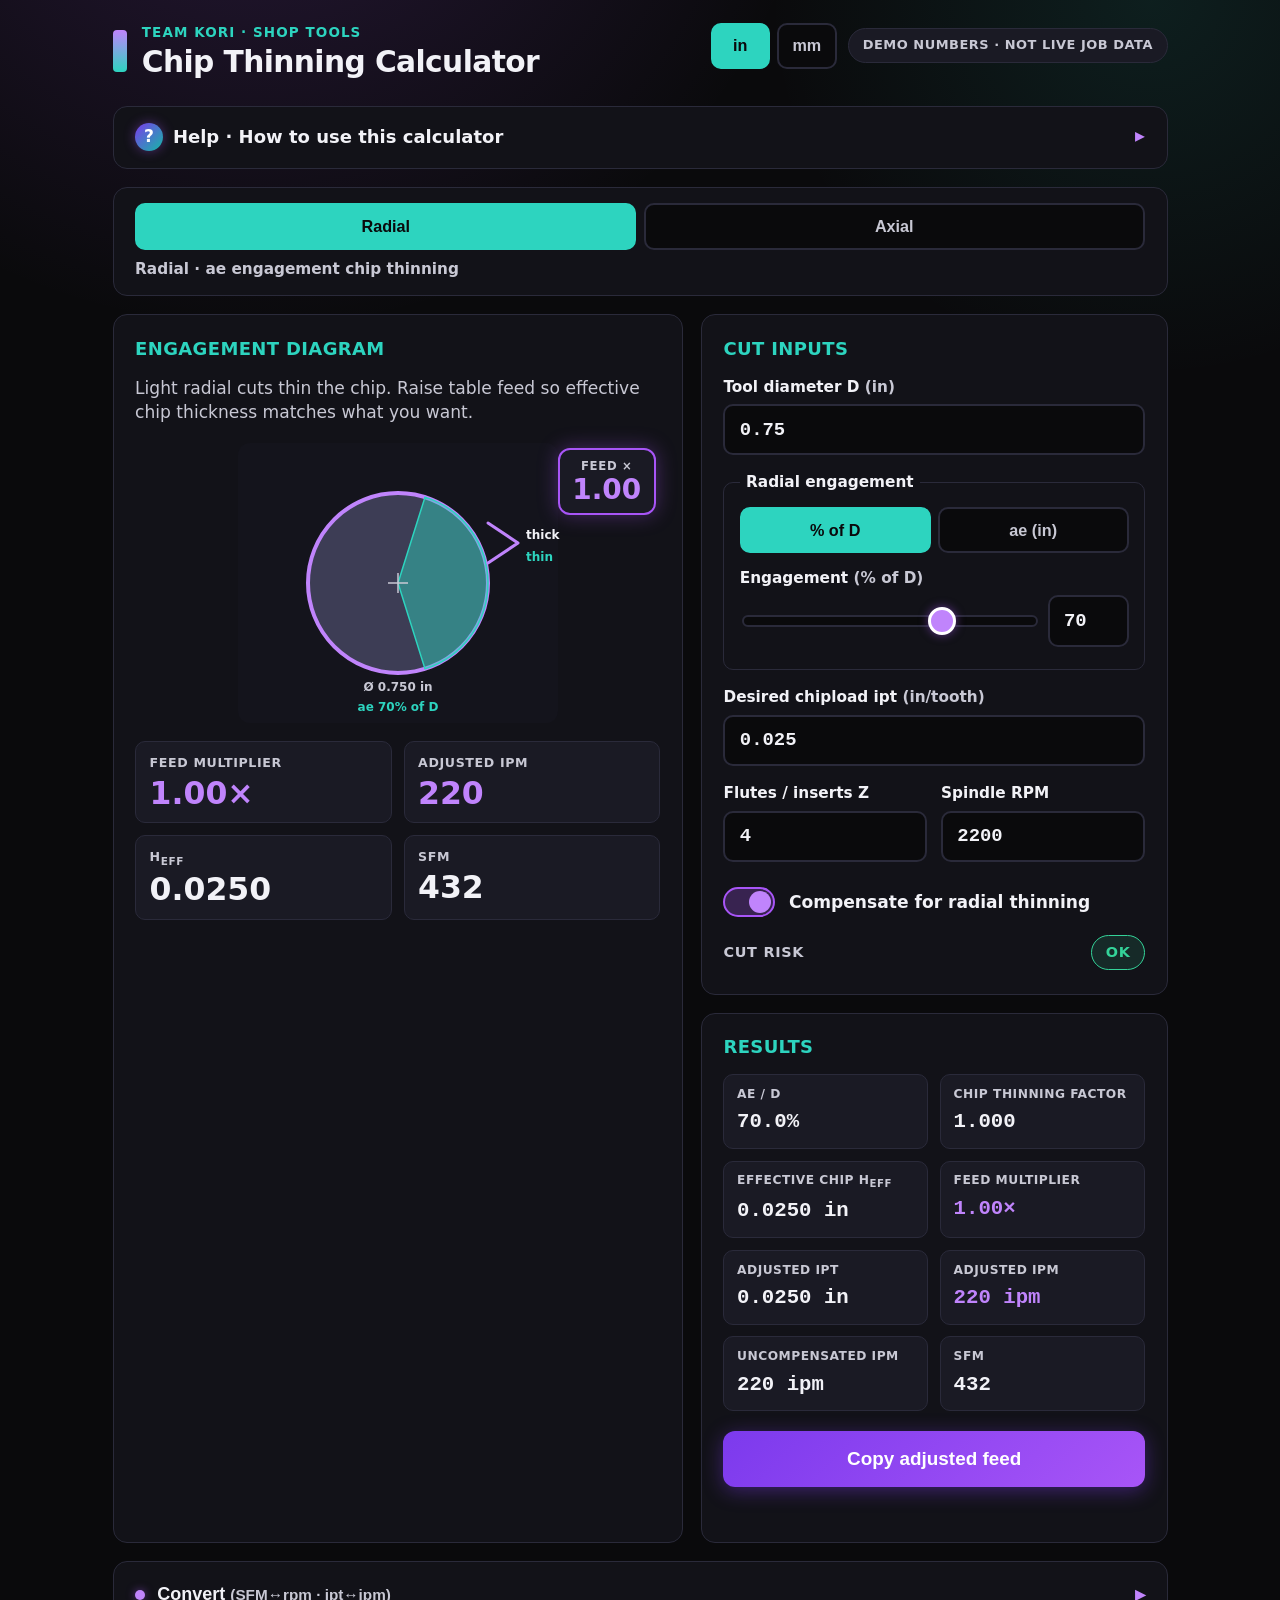
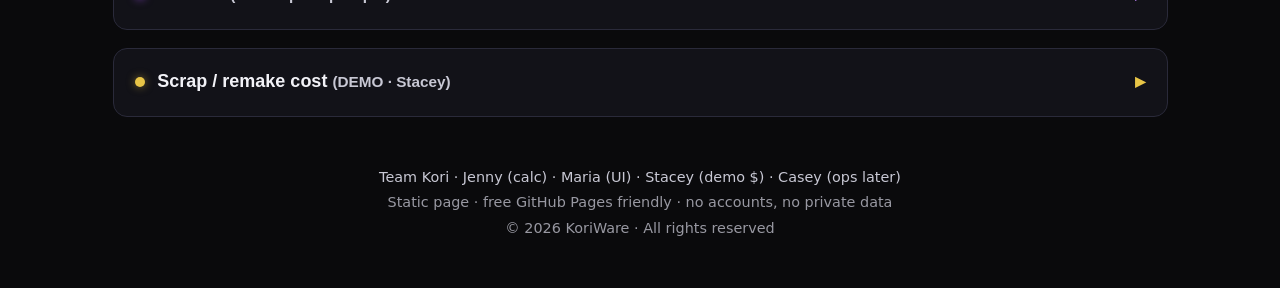
==== commit 6fa495da: "Copyright footer and LICENSE: KoriWare" ====
--- a/index.html
+++ b/index.html
@@ -8,14 +8,14 @@
   <meta property="og:site_name" content="Team Kori" />
   <meta property="og:title" content="Chip Thinning Calculator" />
   <meta property="og:description" content="Free radial / axial chip thinning calc for CNC. in|mm, Convert strip, phone-friendly. Demo numbers only." />
-  <meta property="og:url" content="https://korianna71.github.io/team-kori-shop-calc/" />
-  <meta property="og:image" content="https://korianna71.github.io/team-kori-shop-calc/og-image.png" />
+  <meta property="og:url" content="https://koriware.github.io/team-kori-shop-calc/" />
+  <meta property="og:image" content="https://koriware.github.io/team-kori-shop-calc/og-image.png" />
   <meta property="og:image:width" content="1200" />
   <meta property="og:image:height" content="630" />
   <meta name="twitter:card" content="summary_large_image" />
   <meta name="twitter:title" content="Chip Thinning Calculator" />
   <meta name="twitter:description" content="Free radial / axial chip thinning calc for CNC. in|mm, Convert strip, phone-friendly. Demo numbers only." />
-  <meta name="twitter:image" content="https://korianna71.github.io/team-kori-shop-calc/og-image.png" />
+  <meta name="twitter:image" content="https://koriware.github.io/team-kori-shop-calc/og-image.png" />
   <meta name="theme-color" content="#0a0a0c" />
   <meta name="apple-mobile-web-app-capable" content="yes" />
   <meta name="apple-mobile-web-app-status-bar-style" content="black-translucent" />
@@ -437,7 +437,7 @@
   <footer class="site-footer">
     <p>Team Kori · Jenny (calc) · Maria (UI) · Stacey (demo $) · Casey (ops later)</p>
     <p class="fine">Static page · free GitHub Pages friendly · no accounts, no private data</p>
-    <p class="fine">© 2026 Team Kori · All rights reserved</p>
+    <p class="fine">© 2026 KoriWare · All rights reserved</p>
   </footer>
 
   <script src="app.js?v=ct1"></script>
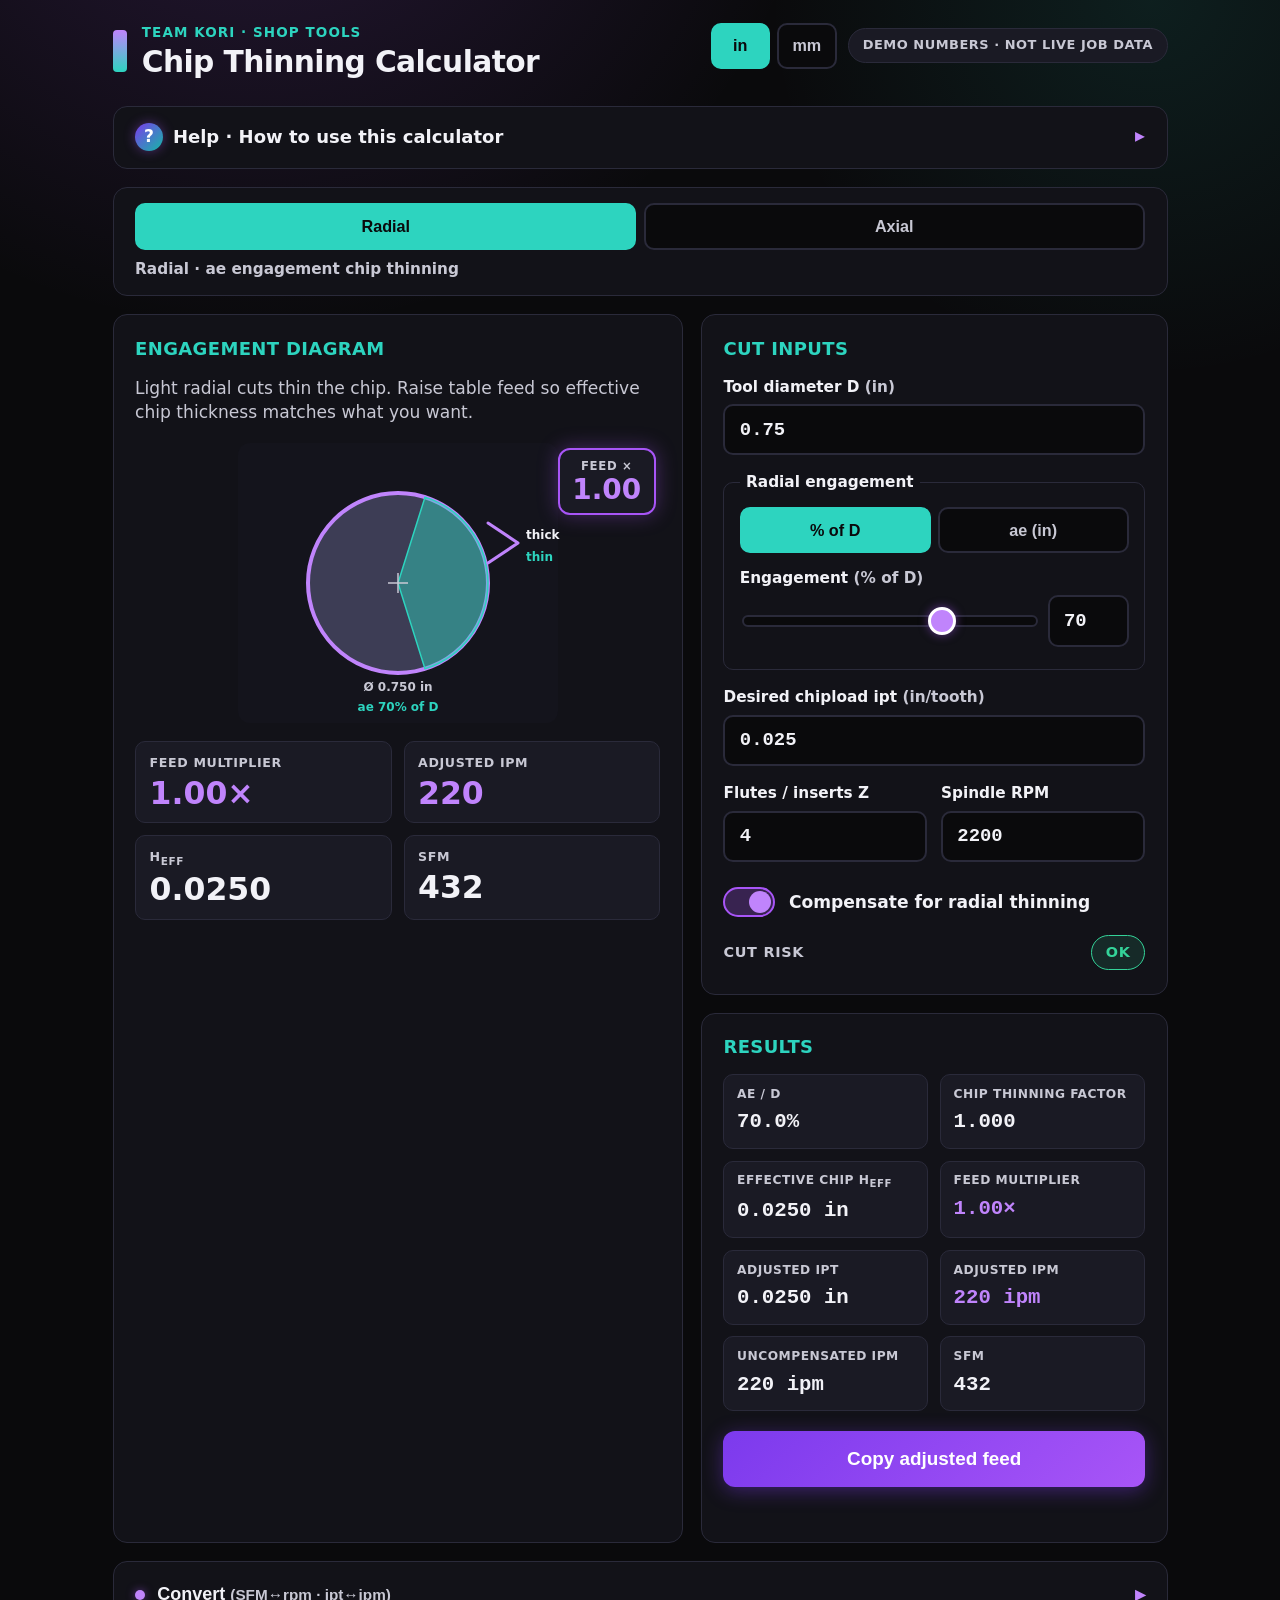
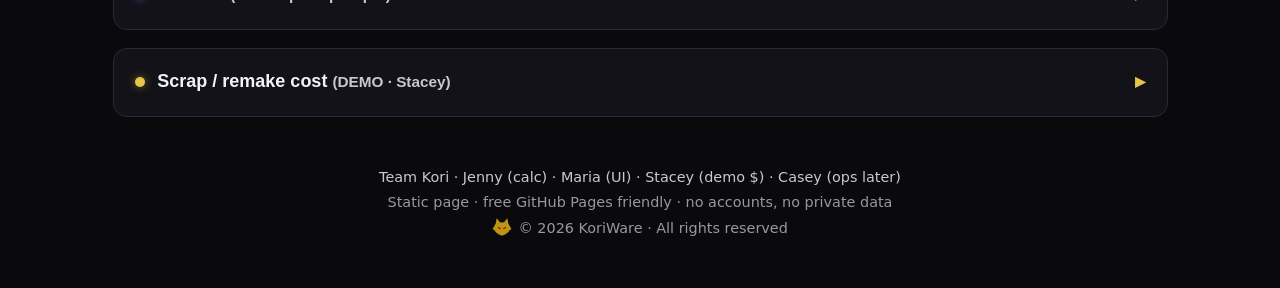
==== commit 77bf65bd: "KoriWare cat icons + footer mark; match Drill & Tap PWA set" ====
--- a/index.html
+++ b/index.html
@@ -22,10 +22,11 @@
   <meta name="apple-mobile-web-app-title" content="Chip Thinning" />
   <title>Chip Thinning Calculator · Team Kori</title>
   <link rel="manifest" href="manifest.webmanifest" />
-  <link rel="icon" type="image/png" sizes="192x192" href="icon-192.png" />
-  <link rel="icon" type="image/png" sizes="512x512" href="icon-512.png" />
-  <link rel="apple-touch-icon" href="apple-touch-icon.png" />
-  <link rel="stylesheet" href="styles.css?v=sa1" />
+  <link rel="icon" type="image/svg+xml" href="icon.svg?v=cat1" />
+  <link rel="icon" type="image/png" sizes="192x192" href="icon-192.png?v=cat1" />
+  <link rel="icon" type="image/png" sizes="512x512" href="icon-512.png?v=cat1" />
+  <link rel="apple-touch-icon" href="apple-touch-icon.png?v=cat1" />
+  <link rel="stylesheet" href="styles.css?v=cat1" />
 </head>
 <body>
   <a class="skip-link" href="#main">Skip to calculator</a>
@@ -437,7 +438,7 @@
   <footer class="site-footer">
     <p>Team Kori · Jenny (calc) · Maria (UI) · Stacey (demo $) · Casey (ops later)</p>
     <p class="fine">Static page · free GitHub Pages friendly · no accounts, no private data</p>
-    <p class="fine">© 2026 KoriWare · All rights reserved</p>
+    <p class="fine"><img src="cat-mark.svg?v=cat1" alt="" class="cat-mark" width="18" height="16">© 2026 KoriWare · All rights reserved</p>
   </footer>
 
   <script src="app.js?v=ct1"></script>
--- a/styles.css
+++ b/styles.css
@@ -864,6 +864,7 @@
   margin: 0.25rem 0;
 }
 
+.cat-mark{height:1.25em;width:auto;vertical-align:-.25em;margin-right:6px}
 .fine {
   opacity: 0.75;
 }
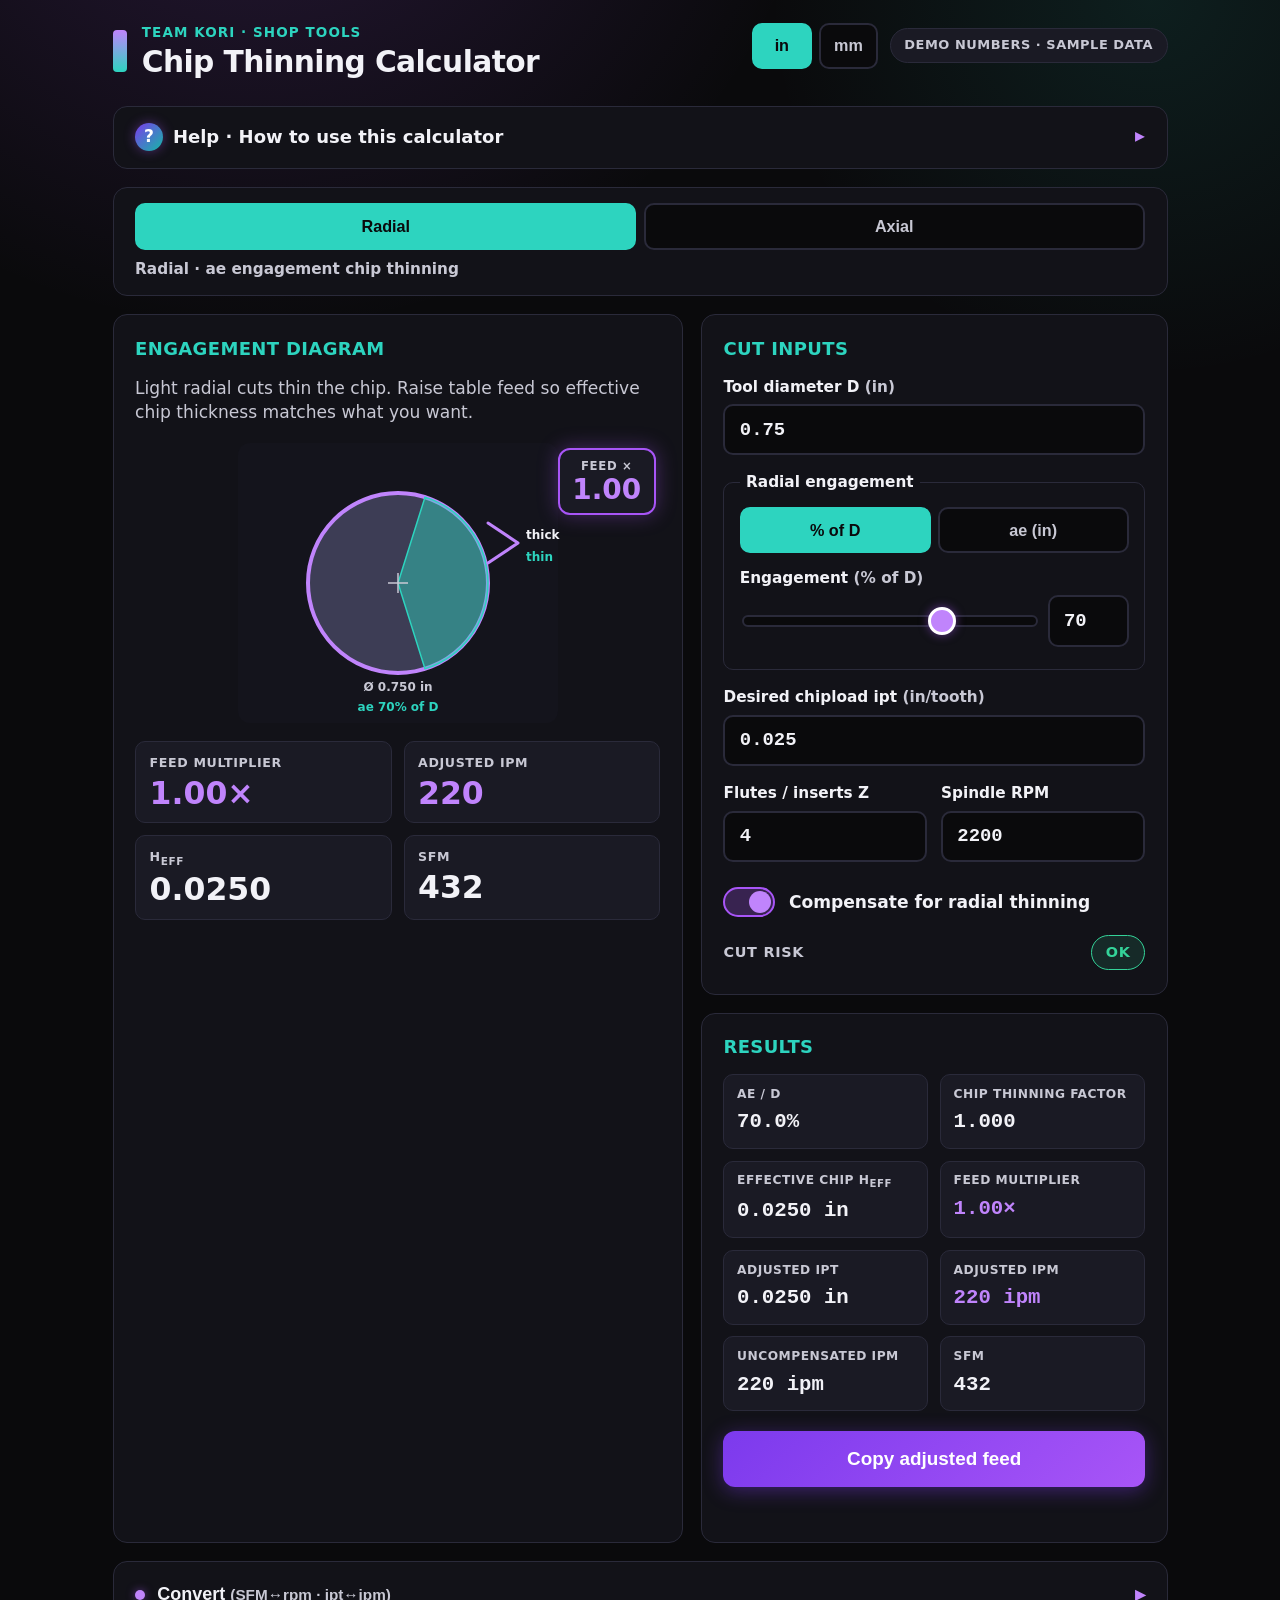
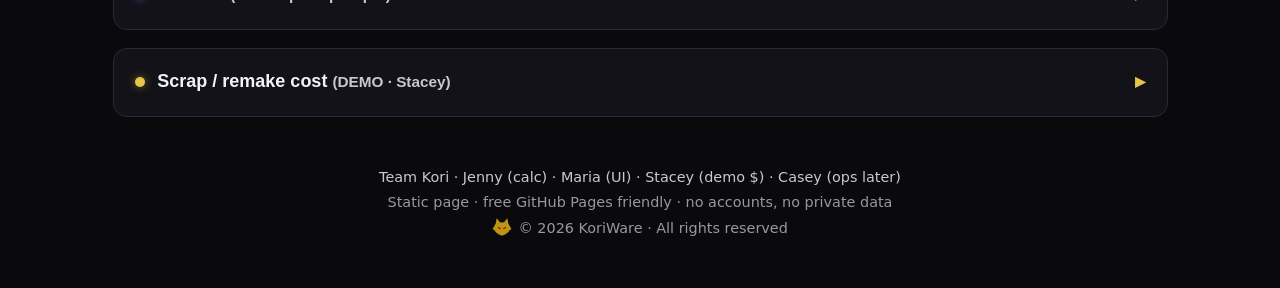
==== commit 90d842d9: "Demo wording: sample data, not real shop costs" ====
--- a/index.html
+++ b/index.html
@@ -22,11 +22,10 @@
   <meta name="apple-mobile-web-app-title" content="Chip Thinning" />
   <title>Chip Thinning Calculator · Team Kori</title>
   <link rel="manifest" href="manifest.webmanifest" />
-  <link rel="icon" type="image/svg+xml" href="icon.svg?v=cat1" />
-  <link rel="icon" type="image/png" sizes="192x192" href="icon-192.png?v=cat1" />
-  <link rel="icon" type="image/png" sizes="512x512" href="icon-512.png?v=cat1" />
-  <link rel="apple-touch-icon" href="apple-touch-icon.png?v=cat1" />
-  <link rel="stylesheet" href="styles.css?v=cat1" />
+  <link rel="icon" type="image/png" sizes="192x192" href="icon-192.png?v=cat3" />
+  <link rel="icon" type="image/png" sizes="512x512" href="icon-512.png?v=cat3" />
+  <link rel="apple-touch-icon" href="apple-touch-icon.png?v=cat3" />
+  <link rel="stylesheet" href="styles.css?v=cat3" />
 </head>
 <body>
   <a class="skip-link" href="#main">Skip to calculator</a>
@@ -44,7 +43,7 @@
         <button type="button" id="units-in" class="seg-btn active" aria-pressed="true">in</button>
         <button type="button" id="units-mm" class="seg-btn" aria-pressed="false">mm</button>
       </div>
-      <p class="demo-badge" role="status">DEMO NUMBERS · Not live job data</p>
+      <p class="demo-badge" role="status">DEMO NUMBERS · Sample data</p>
     </div>
   </header>
 
@@ -73,7 +72,7 @@
           <p>Side-milling / circular engagement. Factor = 2·√((ae/D)·(1−ae/D)) when ae/D &lt; 50%, else 1 (the chip reaches full ipt once the tool engages half its diameter). Example: 12.7% stepover gives a factor of 0.666, so feed × 1.50. Source: <a href="https://www.harveyperformance.com/in-the-loupe/combat-chip-thinning/" target="_blank" rel="noopener" style="color:inherit">Harvey Performance, Combat Chip Thinning</a> and HEM Guidebook p.20. Light ae thins the chip. Diagram: tool circle with shaded ae wedge.</p>
 
           <h3>Axial mode</h3>
-          <p>Lead / entering angle thinning. Factor = sin(κ). Inputs: Ø (for surface speed), ap (axial DOC), κ (presets or free), ipt, Z, RPM. Diagram: side-view depth + lead-angle geometry.</p>
+          <p>Lead / entering angle thinning. Factor = sin(κ). Inputs: Ø (for surface speed), ap (axial DOC), κ (presets or free), ipt, Z, RPM. Diagram: side-view depth + lead-angle geometry. Source: <a href="https://www.sandvik.coromant.com/en-us/knowledge/milling/entering-angle-and-chip-thickness" target="_blank" rel="noopener" style="color:inherit">Sandvik Coromant, Entering angle and chip thickness</a> (h<sub>ex</sub> = f<sub>z</sub> · sin(κ<sub>r</sub>) for straight-edge inserts).</p>
 
           <h3>Compensate</h3>
           <p><strong>Radial only.</strong> When ON, the calc multiplies table feed so programmed IPM puts <em>effective</em> chip thickness back to the ipt you typed — light side cuts thin the chip, so you feed faster to keep load. When OFF, you still see the thinning math, but programmed feed stays ipt × RPM × Z.</p>
@@ -384,7 +383,7 @@
       </button>
 
       <div id="cost-body" class="cost-body hidden">
-        <p class="demo-note">Demo defaults only — not Kori’s real job costs. Toggle this panel off for pure thinning math.</p>
+        <p class="demo-note">Demo defaults only — not real shop costs. Toggle this panel off for pure thinning math.</p>
 
         <div class="field-row">
           <div class="field">
@@ -438,7 +437,7 @@
   <footer class="site-footer">
     <p>Team Kori · Jenny (calc) · Maria (UI) · Stacey (demo $) · Casey (ops later)</p>
     <p class="fine">Static page · free GitHub Pages friendly · no accounts, no private data</p>
-    <p class="fine"><img src="cat-mark.svg?v=cat1" alt="" class="cat-mark" width="18" height="16">© 2026 KoriWare · All rights reserved</p>
+    <p class="fine"><img src="cat-mark.svg?v=cat3" alt="" class="cat-mark" width="18" height="16">© 2026 KoriWare · All rights reserved</p>
   </footer>
 
   <script src="app.js?v=ct1"></script>
